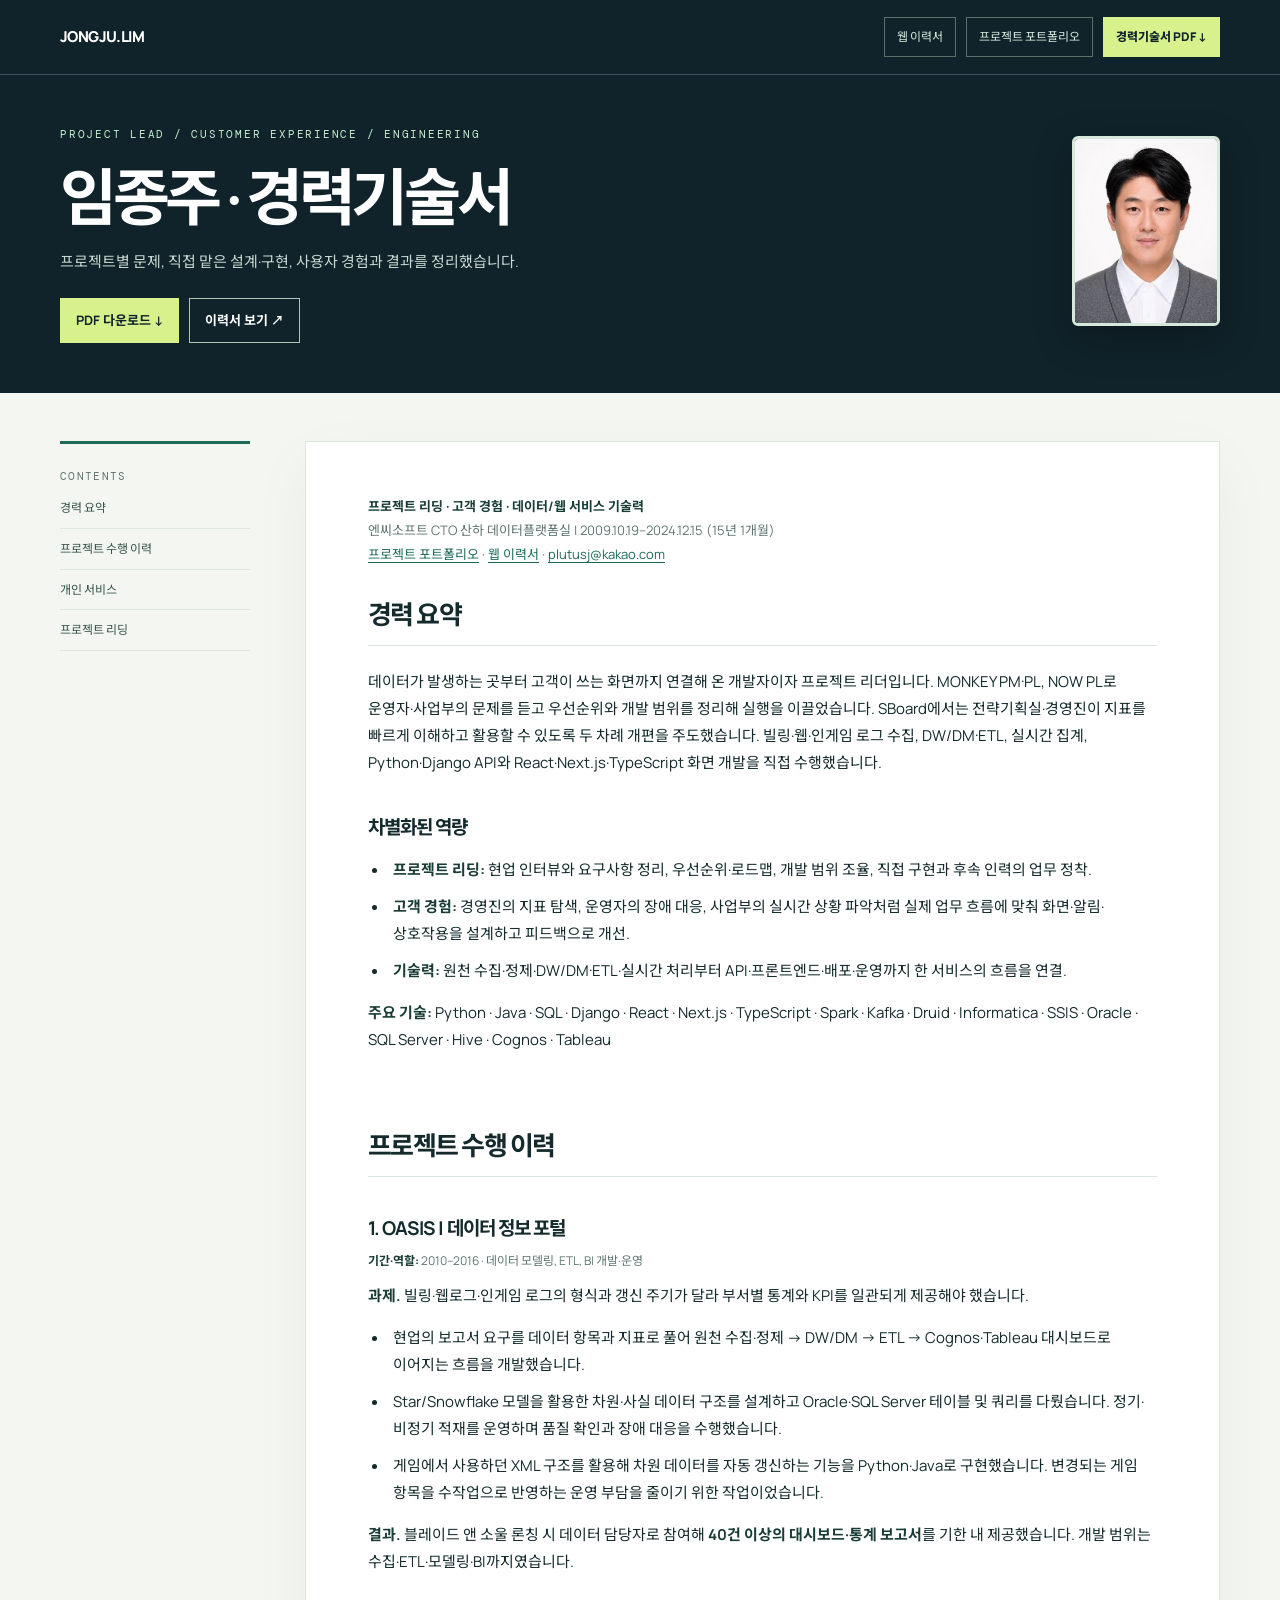
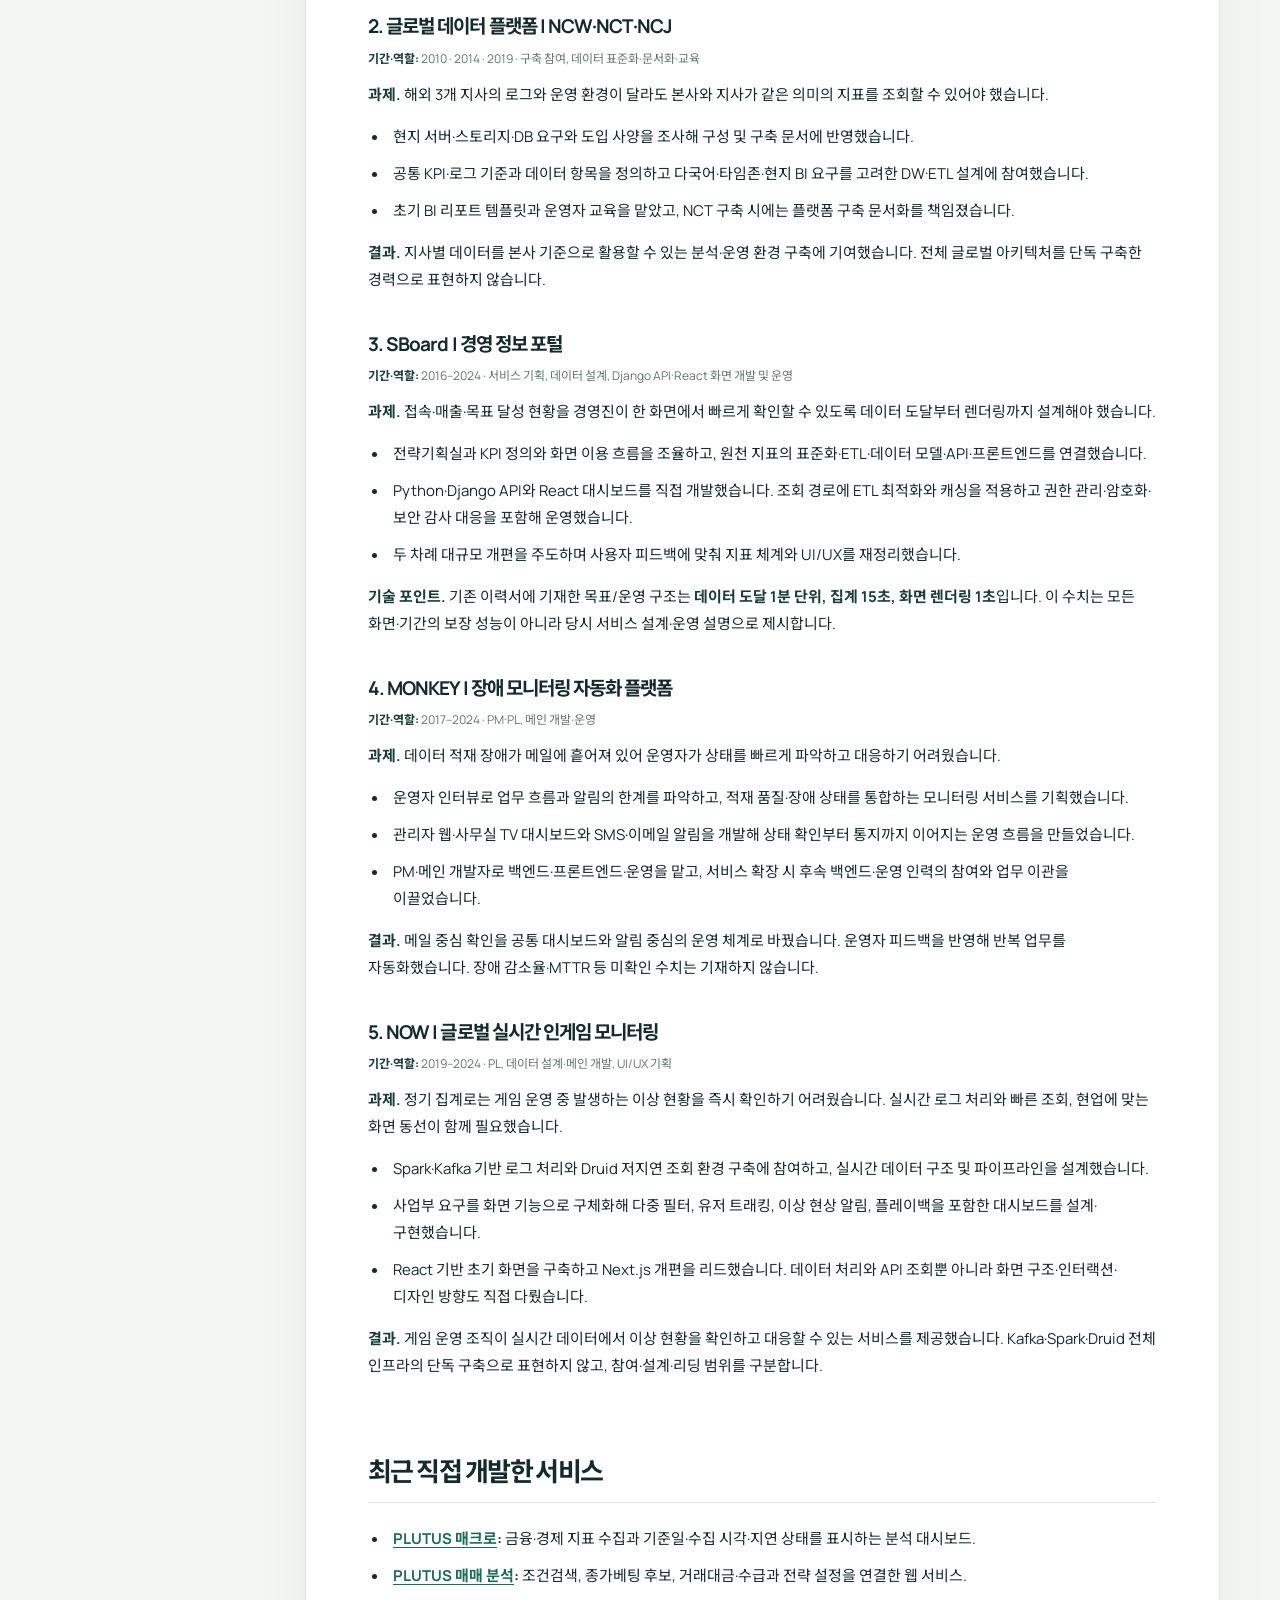
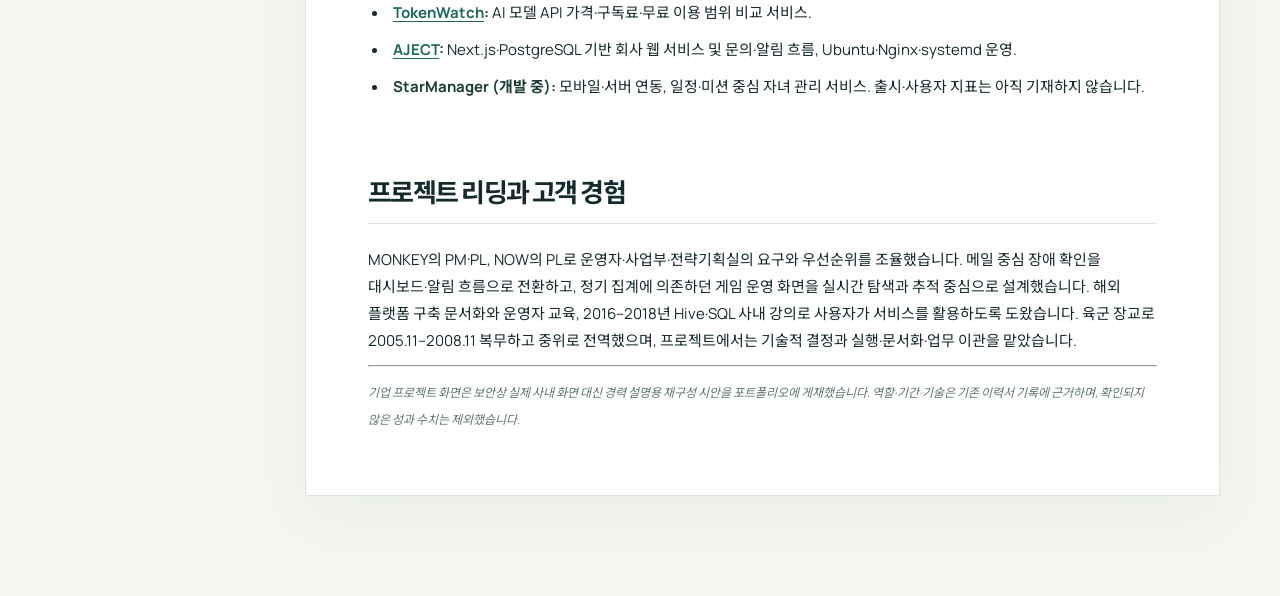
==== career_history.html @ 2969c22c "Publish detailed career history and connect from resume" ====
<!doctype html><html lang="ko"><head><meta charset="utf-8"><meta name="viewport" content="width=device-width,initial-scale=1"><meta name="description" content="임종주 경력기술서: 프로젝트 리딩, 고객 경험, 데이터 플랫폼과 웹 서비스 기술력"><title>임종주 | 경력기술서</title><link rel="preconnect" href="https://fonts.googleapis.com"><link rel="preconnect" href="https://fonts.gstatic.com" crossorigin><link href="https://fonts.googleapis.com/css2?family=DM+Mono:wght@400;500&family=Manrope:wght@500;600;700;800&family=Noto+Sans+KR:wght@400;500;600;700;800&display=swap" rel="stylesheet"><style>
:root{--ink:#142a2c;--muted:#607671;--line:#dce6de;--paper:#f4f6f1;--accent:#1c6a57;--dark:#10232a;--mint:#c5efd0}
*{box-sizing:border-box}html{scroll-behavior:smooth}body{margin:0;background:var(--paper);color:var(--ink);font:15px/1.8 'Manrope','Noto Sans KR',sans-serif;word-break:keep-all}
a{color:var(--accent);text-underline-offset:3px}a:focus-visible{outline:3px solid #e4a53a;outline-offset:3px}
.topbar{background:var(--dark);color:#fff}.topbar-inner{max-width:1220px;margin:auto;padding:17px 30px;display:flex;align-items:center;justify-content:space-between;gap:20px}
.brand{font-weight:800;letter-spacing:-.04em;color:#fff;text-decoration:none}.topbar nav{display:flex;align-items:center;flex-wrap:wrap;gap:10px}
.topbar nav a{color:#d7e9dd;text-decoration:none;font-size:12px;border:1px solid #597168;padding:8px 12px}.topbar nav a:last-child{background:#d7f18d;color:var(--dark);border-color:#d7f18d;font-weight:800}
.hero{background:var(--dark);color:white;border-top:1px solid #395158}.hero-inner{max-width:1220px;margin:auto;padding:44px 30px 50px;display:flex;align-items:center;justify-content:space-between;gap:40px}
.eyebrow{color:var(--mint);font:11px/1.5 'DM Mono',monospace;letter-spacing:.16em}.hero h1{font-size:clamp(38px,5vw,62px);letter-spacing:-.07em;line-height:1.2;margin:14px 0}.hero p{max-width:760px;color:#c9d8d0;margin:0}
.hero-photo{width:148px;height:190px;object-fit:cover;object-position:center top;border-radius:6px;border:3px solid #d5e8da;box-shadow:0 12px 38px #0004;flex:none}.hero-actions{display:flex;flex-wrap:wrap;gap:10px;margin-top:23px}.hero-actions a{display:inline-block;padding:10px 15px;border:1px solid #adc6b7;color:white;text-decoration:none;font-size:13px;font-weight:700}.hero-actions a:first-child{background:#d7f18d;border-color:#d7f18d;color:var(--dark)}.hero-actions a:hover{transform:translateY(-2px)}
.layout{max-width:1220px;margin:auto;padding:48px 30px 100px;display:grid;grid-template-columns:210px minmax(0,1fr);gap:55px}
.sidebar{position:sticky;top:25px;height:max-content;border-top:3px solid var(--accent);padding-top:17px}
.sidebar strong{font:11px 'DM Mono',monospace;letter-spacing:.12em;color:var(--muted)}.sidebar a{display:block;color:#37544b;text-decoration:none;font-size:12px;padding:9px 0;border-bottom:1px solid var(--line)}.sidebar a:hover{color:var(--accent)}
.resume{min-width:0;background:#fff;border:1px solid var(--line);padding:52px 62px;box-shadow:0 20px 60px #153c2b0b}.resume>h1.document-title{display:none}
.resume>p:first-of-type{font-size:16px;line-height:1.85;color:#2a4542;border-left:4px solid #8ed9a7;padding:3px 0 3px 20px;margin:0 0 40px}
.resume h2{font-size:26px;letter-spacing:-.06em;line-height:1.35;margin:65px 0 22px;padding-top:10px;border-bottom:1px solid var(--line);padding-bottom:13px;scroll-margin-top:24px}
.resume h2:first-of-type{margin-top:0}.resume h3{font-size:20px;letter-spacing:-.05em;line-height:1.45;margin:38px 0 12px;scroll-margin-top:24px}.resume h3+p{color:var(--muted);font-size:12px;margin-top:-5px}
.resume p{margin:12px 0}.resume li{padding-left:4px;margin:8px 0}.resume ul{padding-left:21px}.resume strong{color:#193d36}
.resume img{width:100%;max-width:850px;height:auto;border:1px solid var(--line);border-radius:5px;margin-top:10px;display:block}
.resume em{font-size:12px;color:var(--muted)}.resume table{width:100%;border-collapse:collapse;font-size:13px}.resume th,.resume td{border-bottom:1px solid var(--line);padding:10px;text-align:left}
.resume blockquote{border-left:3px solid var(--mint);margin:20px 0;padding-left:18px;color:var(--muted)}.endnote{max-width:1220px;margin:-65px auto 50px;padding:0 30px;color:var(--muted);font-size:12px}
@media(max-width:850px){.layout{display:block;padding:25px 15px 75px}.sidebar{position:static;display:flex;gap:10px;overflow-x:auto;white-space:nowrap;border:0;margin-bottom:15px;padding:0}.sidebar strong{display:none}.sidebar a{border:1px solid var(--line);padding:7px 11px}.resume{padding:30px 24px}.hero-inner{padding:40px 22px 46px}.topbar-inner{padding:13px 18px}.resume h2{font-size:23px}.resume h3{font-size:18px}.endnote{margin:-50px auto 35px}}
@media(max-width:530px){.hero-inner{align-items:flex-start;gap:15px}.hero-photo{width:82px;height:106px;border-width:2px}.hero h1{font-size:30px}.eyebrow{font-size:9px;letter-spacing:.08em}.hero-actions a{font-size:12px;padding:8px 10px}.topbar nav a{font-size:11px;padding:6px 8px}.topbar nav a:nth-child(2){display:none}}
@media print{.topbar,.sidebar,.hero,.endnote{display:none}.layout{display:block;padding:0}.resume{border:0;box-shadow:none;padding:0}.resume>h1.document-title{display:block}.resume h2{break-after:avoid}.resume h3{break-after:avoid}.resume img{max-height:260px;object-fit:contain;object-position:left}}

.layout{grid-template-columns:190px minmax(0,1fr)}.resume>h1.document-title{display:none}.resume>p:first-of-type{font-size:13px;border-left:0;padding:0;color:var(--muted);margin-bottom:20px}.resume h3{font-size:19px}.resume p{margin:11px 0}.resume li{margin:10px 0} @media(max-width:850px){.layout{display:block}}</style></head><body><header class="topbar"><div class="topbar-inner"><a class="brand" href="/">JONGJU.LIM</a><nav aria-label="자료 링크"><a href="resume.html">웹 이력서</a><a href="/#work">프로젝트 포트폴리오</a><a href="career_history.pdf" download>경력기술서 PDF ↓</a></nav></div></header><div class="hero"><div class="hero-inner"><div class="hero-copy"><span class="eyebrow">PROJECT LEAD / CUSTOMER EXPERIENCE / ENGINEERING</span><h1>임종주 · 경력기술서</h1><p>프로젝트별 문제, 직접 맡은 설계·구현, 사용자 경험과 결과를 정리했습니다.</p><div class="hero-actions"><a href="career_history.pdf" download>PDF 다운로드 ↓</a><a href="resume.html">이력서 보기 ↗</a></div></div><img class="hero-photo" src="assets/jongju-lim-portrait.jpg" alt="임종주 프로필 사진" width="229" height="294"></div></div><div class="layout"><aside class="sidebar" aria-label="섹션 바로가기"><strong>CONTENTS</strong><a href="#경력-요약">경력 요약</a><a href="#프로젝트-수행-이력">프로젝트 수행 이력</a><a href="#최근-직접-개발한-서비스">개인 서비스</a><a href="#프로젝트-리딩과-고객-경험">프로젝트 리딩</a></aside><main class="resume"><h1 class="document-title" id="임종주--경력기술서">임종주 | 경력기술서</h1>
<p><strong>프로젝트 리딩 · 고객 경험 · 데이터/웹 서비스
기술력</strong><br />
엔씨소프트 CTO 산하 데이터플랫폼실 | 2009.10.19–2024.12.15 (15년
1개월)<br />
<a href="https://ifreeda7.github.io/#work">프로젝트 포트폴리오</a> · <a
href="https://ifreeda7.github.io/resume.html">웹 이력서</a> · <a
href="mailto:plutusj@kakao.com">plutusj@kakao.com</a></p>
<h2 id="경력-요약">경력 요약</h2>
<p>데이터가 발생하는 곳부터 고객이 쓰는 화면까지 연결해 온 개발자이자
프로젝트 리더입니다. MONKEY PM·PL, NOW PL로 운영자·사업부의 문제를 듣고
우선순위와 개발 범위를 정리해 실행을 이끌었습니다. SBoard에서는
전략기획실·경영진이 지표를 빠르게 이해하고 활용할 수 있도록 두 차례
개편을 주도했습니다. 빌링·웹·인게임 로그 수집, DW/DM·ETL, 실시간 집계,
Python·Django API와 React·Next.js·TypeScript 화면 개발을 직접
수행했습니다.</p>
<h3 id="차별화된-역량">차별화된 역량</h3>
<ul>
<li><strong>프로젝트 리딩:</strong> 현업 인터뷰와 요구사항 정리,
우선순위·로드맵, 개발 범위 조율, 직접 구현과 후속 인력의 업무 정착.</li>
<li><strong>고객 경험:</strong> 경영진의 지표 탐색, 운영자의 장애 대응,
사업부의 실시간 상황 파악처럼 실제 업무 흐름에 맞춰 화면·알림·상호작용을
설계하고 피드백으로 개선.</li>
<li><strong>기술력:</strong> 원천 수집·정제·DW/DM·ETL·실시간 처리부터
API·프론트엔드·배포·운영까지 한 서비스의 흐름을 연결.</li>
</ul>
<p><strong>주요 기술:</strong> Python · Java · SQL · Django · React ·
Next.js · TypeScript · Spark · Kafka · Druid · Informatica · SSIS ·
Oracle · SQL Server · Hive · Cognos · Tableau</p>
<h2 id="프로젝트-수행-이력">프로젝트 수행 이력</h2>
<h3 id="1-oasis--데이터-정보-포털">1. OASIS | 데이터 정보 포털</h3>
<p><strong>기간·역할:</strong> 2010–2016 · 데이터 모델링, ETL, BI
개발·운영</p>
<p><strong>과제.</strong> 빌링·웹로그·인게임 로그의 형식과 갱신 주기가
달라 부서별 통계와 KPI를 일관되게 제공해야 했습니다.</p>
<ul>
<li>현업의 보고서 요구를 데이터 항목과 지표로 풀어 원천 수집·정제 →
DW/DM → ETL → Cognos·Tableau 대시보드로 이어지는 흐름을
개발했습니다.</li>
<li>Star/Snowflake 모델을 활용한 차원·사실 데이터 구조를 설계하고
Oracle·SQL Server 테이블 및 쿼리를 다뤘습니다. 정기·비정기 적재를
운영하며 품질 확인과 장애 대응을 수행했습니다.</li>
<li>게임에서 사용하던 XML 구조를 활용해 차원 데이터를 자동 갱신하는
기능을 Python·Java로 구현했습니다. 변경되는 게임 항목을 수작업으로
반영하는 운영 부담을 줄이기 위한 작업이었습니다.</li>
</ul>
<p><strong>결과.</strong> 블레이드 앤 소울 론칭 시 데이터 담당자로
참여해 <strong>40건 이상의 대시보드·통계 보고서</strong>를 기한 내
제공했습니다. 개발 범위는 수집·ETL·모델링·BI까지였습니다.</p>
<h3 id="2-글로벌-데이터-플랫폼--ncwnctncj">2. 글로벌 데이터 플랫폼 |
NCW·NCT·NCJ</h3>
<p><strong>기간·역할:</strong> 2010 · 2014 · 2019 · 구축 참여, 데이터
표준화·문서화·교육</p>
<p><strong>과제.</strong> 해외 3개 지사의 로그와 운영 환경이 달라도
본사와 지사가 같은 의미의 지표를 조회할 수 있어야 했습니다.</p>
<ul>
<li>현지 서버·스토리지·DB 요구와 도입 사양을 조사해 구성 및 구축 문서에
반영했습니다.</li>
<li>공통 KPI·로그 기준과 데이터 항목을 정의하고 다국어·타임존·현지 BI
요구를 고려한 DW·ETL 설계에 참여했습니다.</li>
<li>초기 BI 리포트 템플릿과 운영자 교육을 맡았고, NCT 구축 시에는 플랫폼
구축 문서화를 책임졌습니다.</li>
</ul>
<p><strong>결과.</strong> 지사별 데이터를 본사 기준으로 활용할 수 있는
분석·운영 환경 구축에 기여했습니다. 전체 글로벌 아키텍처를 단독 구축한
경력으로 표현하지 않습니다.</p>
<h3 id="3-sboard--경영-정보-포털">3. SBoard | 경영 정보 포털</h3>
<p><strong>기간·역할:</strong> 2016–2024 · 서비스 기획, 데이터 설계,
Django API·React 화면 개발 및 운영</p>
<p><strong>과제.</strong> 접속·매출·목표 달성 현황을 경영진이 한
화면에서 빠르게 확인할 수 있도록 데이터 도달부터 렌더링까지 설계해야
했습니다.</p>
<ul>
<li>전략기획실과 KPI 정의와 화면 이용 흐름을 조율하고, 원천 지표의
표준화·ETL·데이터 모델·API·프론트엔드를 연결했습니다.</li>
<li>Python·Django API와 React 대시보드를 직접 개발했습니다. 조회 경로에
ETL 최적화와 캐싱을 적용하고 권한 관리·암호화·보안 감사 대응을 포함해
운영했습니다.</li>
<li>두 차례 대규모 개편을 주도하며 사용자 피드백에 맞춰 지표 체계와
UI/UX를 재정리했습니다.</li>
</ul>
<p><strong>기술 포인트.</strong> 기존 이력서에 기재한 목표/운영 구조는
<strong>데이터 도달 1분 단위, 집계 15초, 화면 렌더링 1초</strong>입니다.
이 수치는 모든 화면·기간의 보장 성능이 아니라 당시 서비스 설계·운영
설명으로 제시합니다.</p>
<h3 id="4-monkey--장애-모니터링-자동화-플랫폼">4. MONKEY | 장애 모니터링
자동화 플랫폼</h3>
<p><strong>기간·역할:</strong> 2017–2024 · PM·PL, 메인 개발·운영</p>
<p><strong>과제.</strong> 데이터 적재 장애가 메일에 흩어져 있어 운영자가
상태를 빠르게 파악하고 대응하기 어려웠습니다.</p>
<ul>
<li>운영자 인터뷰로 업무 흐름과 알림의 한계를 파악하고, 적재 품질·장애
상태를 통합하는 모니터링 서비스를 기획했습니다.</li>
<li>관리자 웹·사무실 TV 대시보드와 SMS·이메일 알림을 개발해 상태
확인부터 통지까지 이어지는 운영 흐름을 만들었습니다.</li>
<li>PM·메인 개발자로 백엔드·프론트엔드·운영을 맡고, 서비스 확장 시 후속
백엔드·운영 인력의 참여와 업무 이관을 이끌었습니다.</li>
</ul>
<p><strong>결과.</strong> 메일 중심 확인을 공통 대시보드와 알림 중심의
운영 체계로 바꿨습니다. 운영자 피드백을 반영해 반복 업무를
자동화했습니다. 장애 감소율·MTTR 등 미확인 수치는 기재하지 않습니다.</p>
<h3 id="5-now--글로벌-실시간-인게임-모니터링">5. NOW | 글로벌 실시간
인게임 모니터링</h3>
<p><strong>기간·역할:</strong> 2019–2024 · PL, 데이터 설계·메인 개발,
UI/UX 기획</p>
<p><strong>과제.</strong> 정기 집계로는 게임 운영 중 발생하는 이상
현황을 즉시 확인하기 어려웠습니다. 실시간 로그 처리와 빠른 조회, 현업에
맞는 화면 동선이 함께 필요했습니다.</p>
<ul>
<li>Spark·Kafka 기반 로그 처리와 Druid 저지연 조회 환경 구축에 참여하고,
실시간 데이터 구조 및 파이프라인을 설계했습니다.</li>
<li>사업부 요구를 화면 기능으로 구체화해 다중 필터, 유저 트래킹, 이상
현상 알림, 플레이백을 포함한 대시보드를 설계·구현했습니다.</li>
<li>React 기반 초기 화면을 구축하고 Next.js 개편을 리드했습니다. 데이터
처리와 API 조회뿐 아니라 화면 구조·인터랙션·디자인 방향도 직접
다뤘습니다.</li>
</ul>
<p><strong>결과.</strong> 게임 운영 조직이 실시간 데이터에서 이상 현황을
확인하고 대응할 수 있는 서비스를 제공했습니다. Kafka·Spark·Druid 전체
인프라의 단독 구축으로 표현하지 않고, 참여·설계·리딩 범위를
구분합니다.</p>
<h2 id="최근-직접-개발한-서비스">최근 직접 개발한 서비스</h2>
<ul>
<li><strong><a href="https://macro.plutus.ai.kr/">PLUTUS
매크로</a>:</strong> 금융·경제 지표 수집과 기준일·수집 시각·지연 상태를
표시하는 분석 대시보드.</li>
<li><strong><a href="https://trade.plutus.ai.kr/">PLUTUS 매매
분석</a>:</strong> 조건검색, 종가베팅 후보, 거래대금·수급과 전략 설정을
연결한 웹 서비스.</li>
<li><strong><a
href="https://tokenwatch.aject.co.kr/">TokenWatch</a>:</strong> AI 모델
API 가격·구독료·무료 이용 범위 비교 서비스.</li>
<li><strong><a href="https://aject.co.kr/">AJECT</a>:</strong>
Next.js·PostgreSQL 기반 회사 웹 서비스 및 문의·알림 흐름,
Ubuntu·Nginx·systemd 운영.</li>
<li><strong>StarManager (개발 중):</strong> 모바일·서버 연동, 일정·미션
중심 자녀 관리 서비스. 출시·사용자 지표는 아직 기재하지 않습니다.</li>
</ul>
<h2 id="프로젝트-리딩과-고객-경험">프로젝트 리딩과 고객 경험</h2>
<p>MONKEY의 PM·PL, NOW의 PL로 운영자·사업부·전략기획실의 요구와
우선순위를 조율했습니다. 메일 중심 장애 확인을 대시보드·알림 흐름으로
전환하고, 정기 집계에 의존하던 게임 운영 화면을 실시간 탐색과 추적
중심으로 설계했습니다. 해외 플랫폼 구축 문서화와 운영자 교육,
2016–2018년 Hive·SQL 사내 강의로 사용자가 서비스를 활용하도록
도왔습니다. 육군 장교로 2005.11–2008.11 복무하고 중위로 전역했으며,
프로젝트에서는 기술적 결정과 실행·문서화·업무 이관을 맡았습니다.</p>
<hr />
<p><em>기업 프로젝트 화면은 보안상 실제 사내 화면 대신 경력 설명용
재구성 시안을 포트폴리오에 게재했습니다. 역할·기간·기술은 기존 이력서
기록에 근거하며, 확인되지 않은 성과 수치는 제외했습니다.</em></p>
</main></div></body></html>
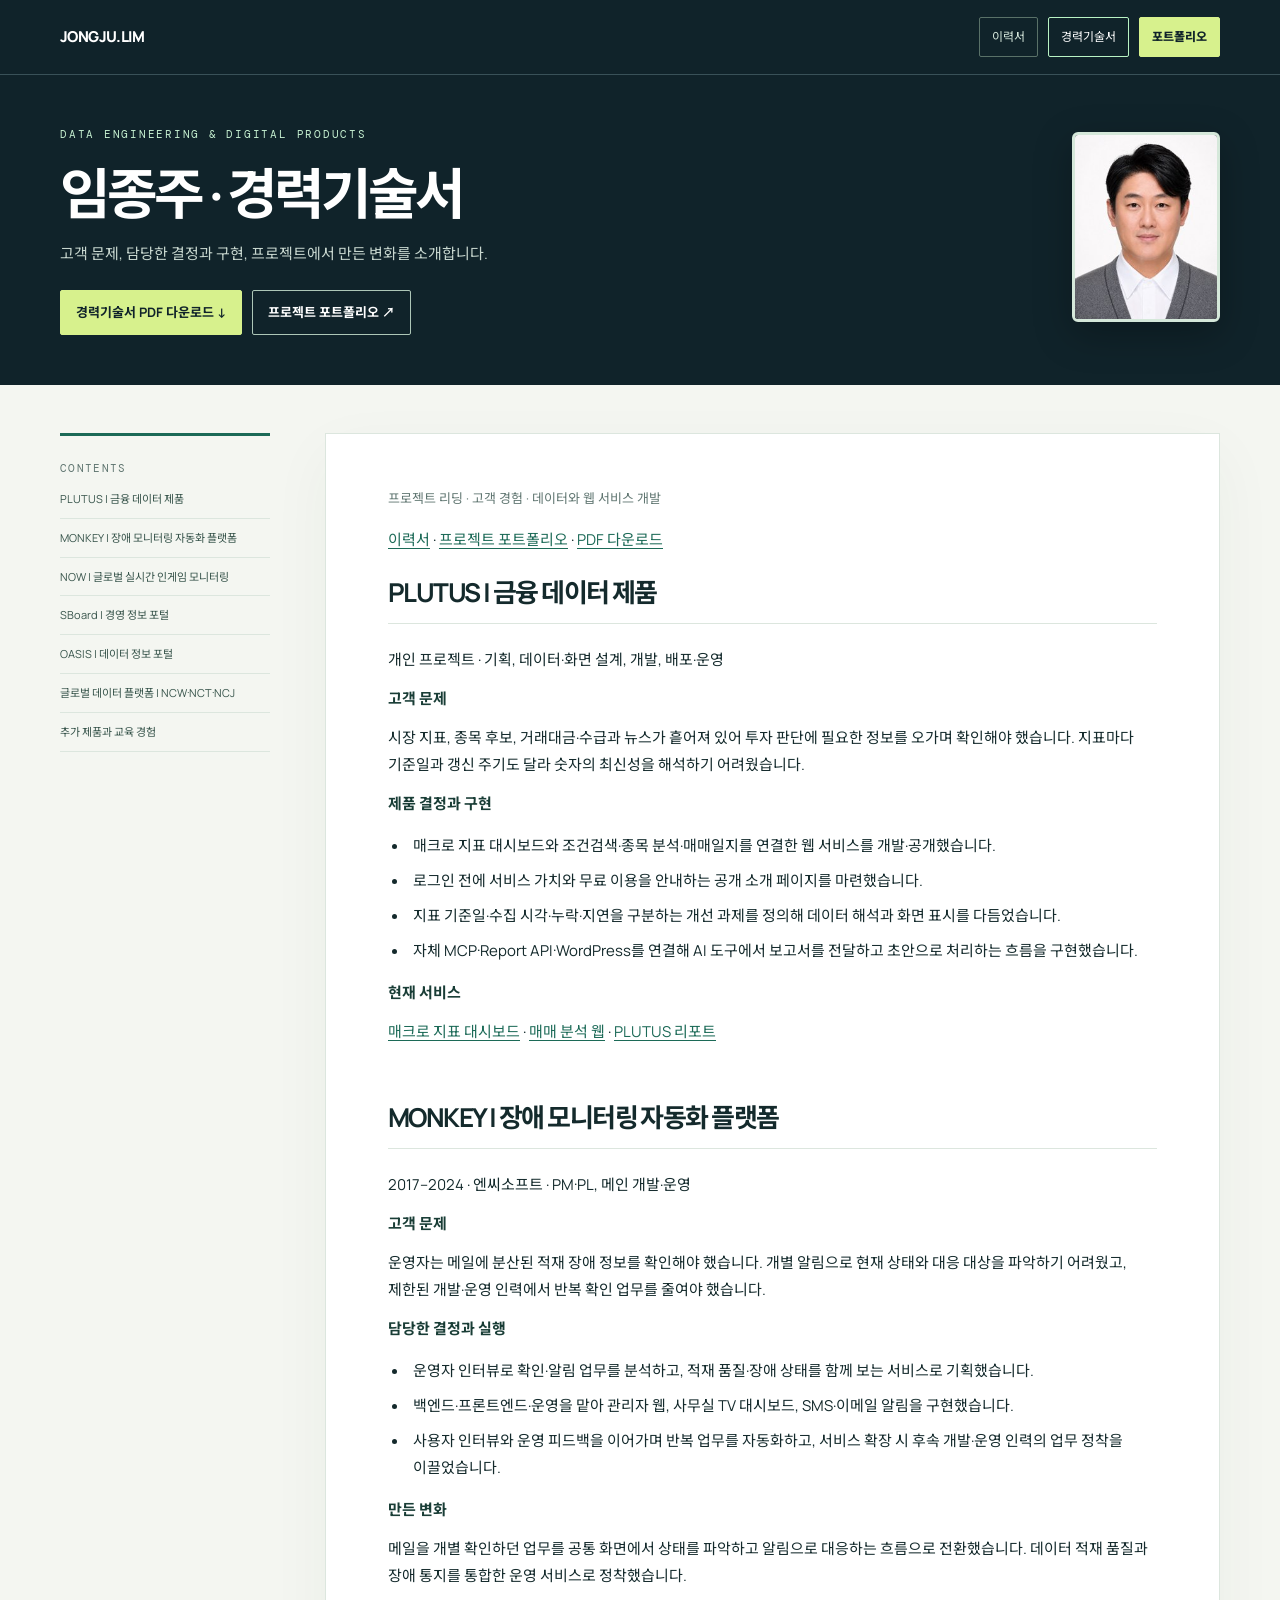
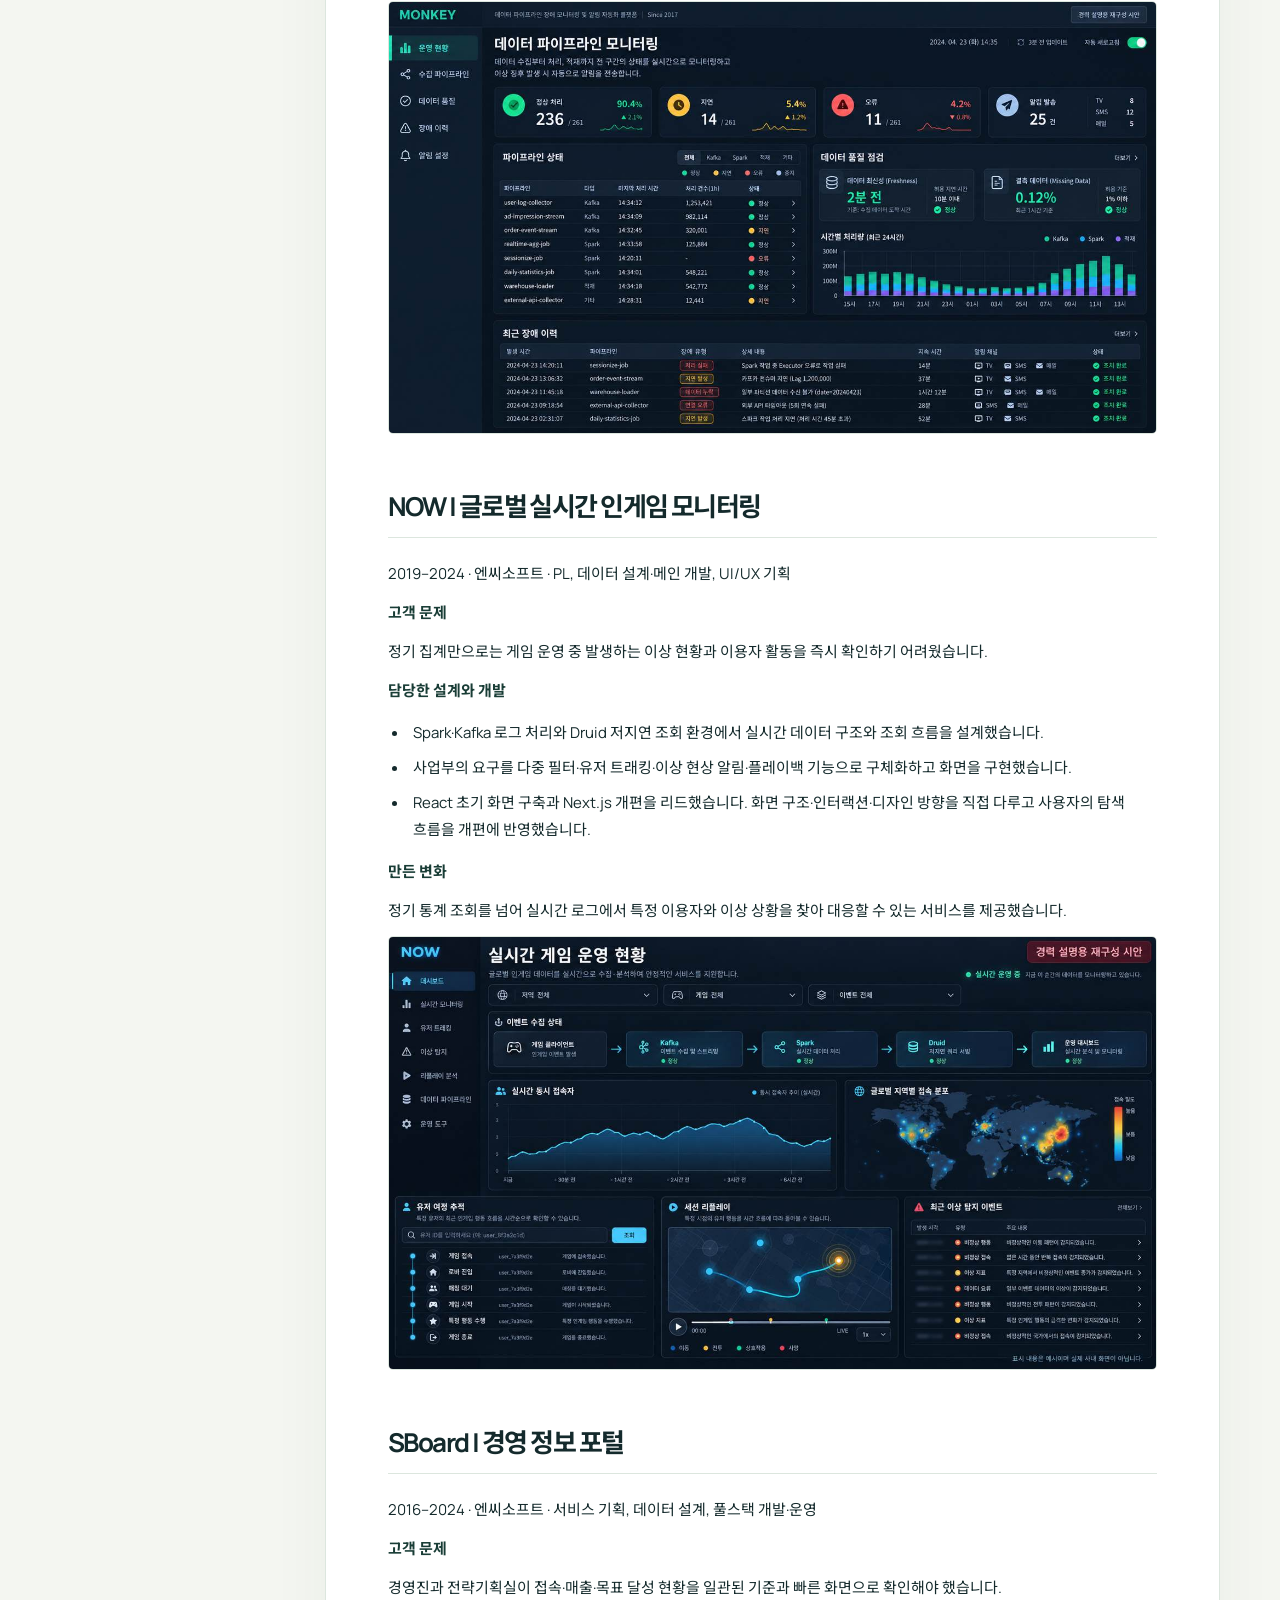
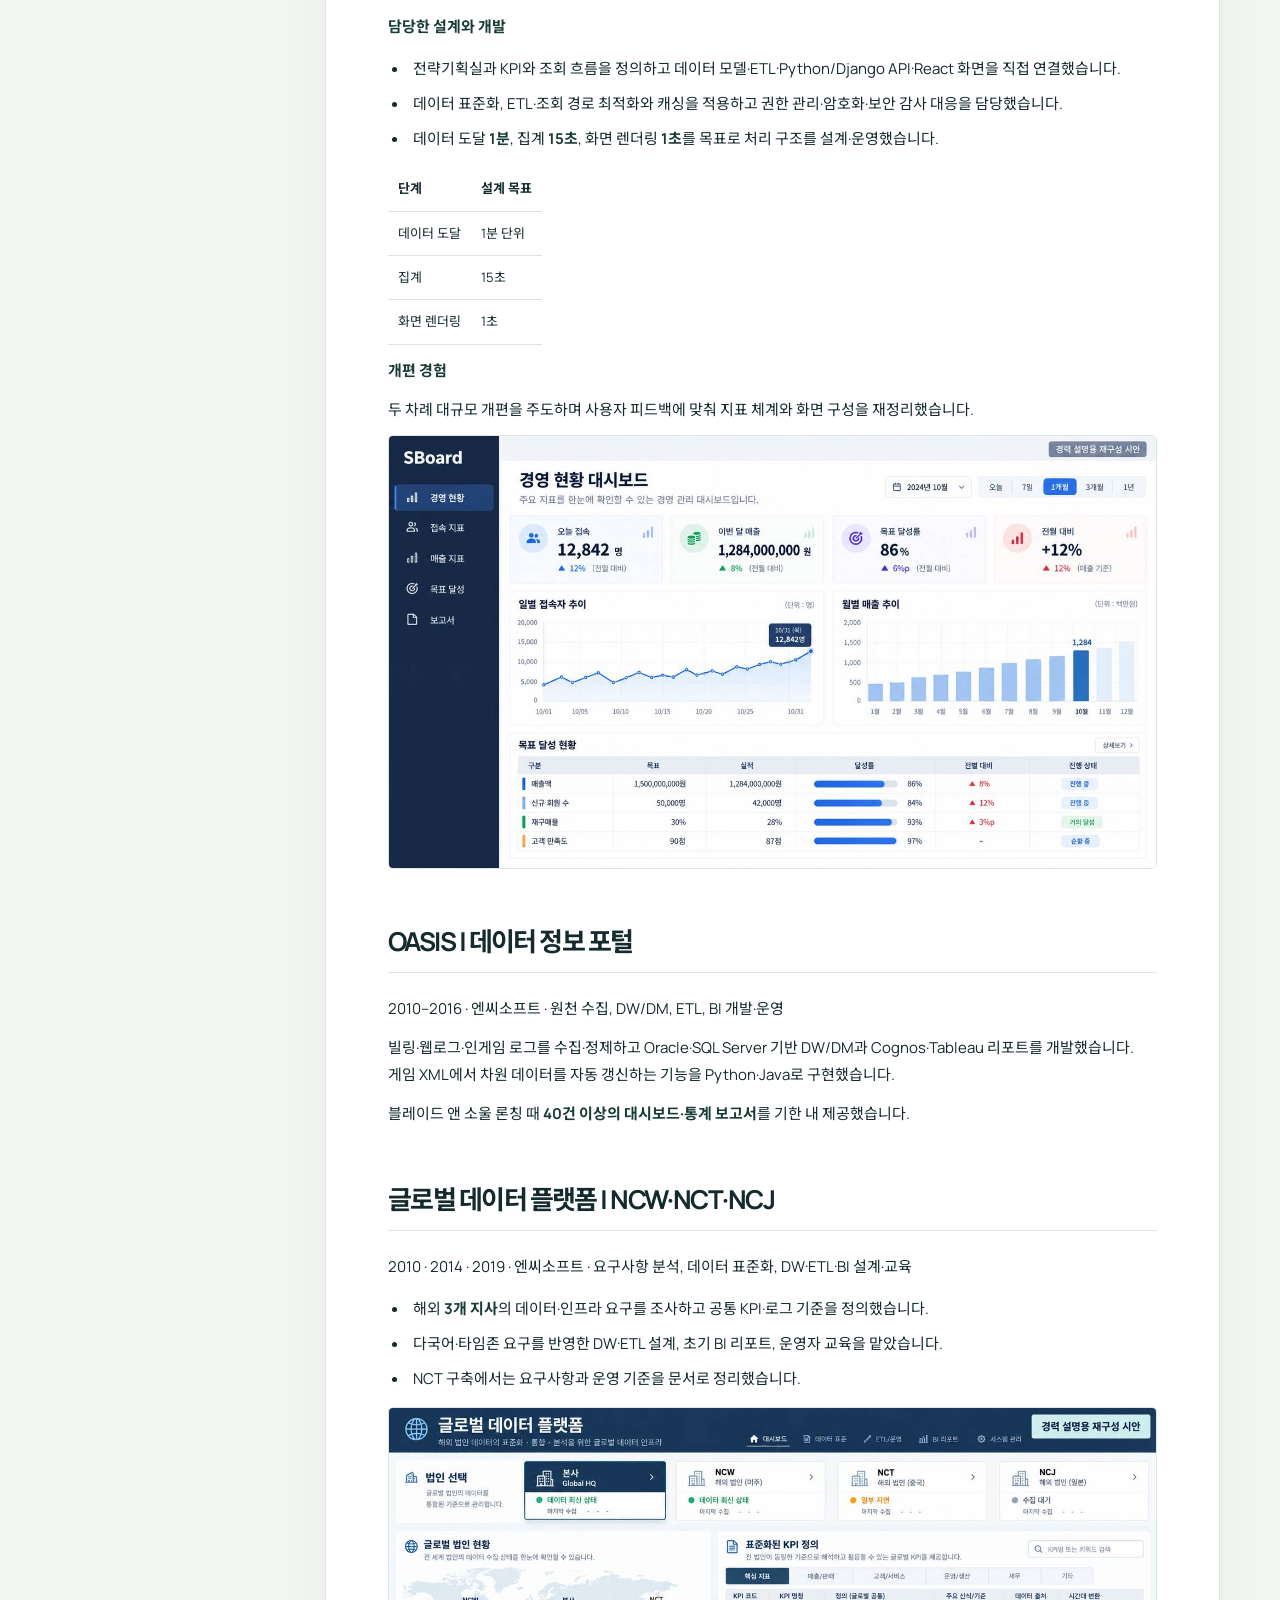
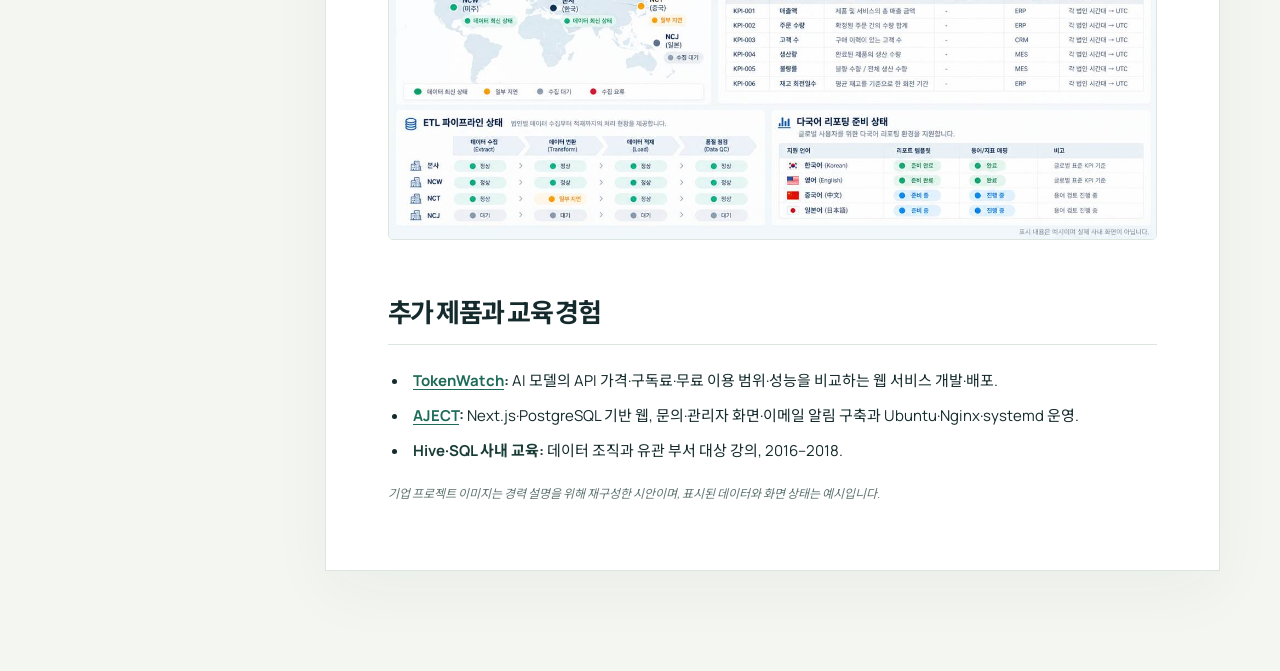
==== commit c919ec4e: "Clean public resume notes while preserving Data Engineering identity" ====
--- a/career_history.html
+++ b/career_history.html
@@ -1,176 +1,147 @@
-<!doctype html><html lang="ko"><head><meta charset="utf-8"><meta name="viewport" content="width=device-width,initial-scale=1"><meta name="description" content="임종주 경력기술서: 프로젝트 리딩, 고객 경험, 데이터 플랫폼과 웹 서비스 기술력"><title>임종주 | 경력기술서</title><link rel="preconnect" href="https://fonts.googleapis.com"><link rel="preconnect" href="https://fonts.gstatic.com" crossorigin><link href="https://fonts.googleapis.com/css2?family=DM+Mono:wght@400;500&family=Manrope:wght@500;600;700;800&family=Noto+Sans+KR:wght@400;500;600;700;800&display=swap" rel="stylesheet"><style>
-:root{--ink:#142a2c;--muted:#607671;--line:#dce6de;--paper:#f4f6f1;--accent:#1c6a57;--dark:#10232a;--mint:#c5efd0}
-*{box-sizing:border-box}html{scroll-behavior:smooth}body{margin:0;background:var(--paper);color:var(--ink);font:15px/1.8 'Manrope','Noto Sans KR',sans-serif;word-break:keep-all}
-a{color:var(--accent);text-underline-offset:3px}a:focus-visible{outline:3px solid #e4a53a;outline-offset:3px}
-.topbar{background:var(--dark);color:#fff}.topbar-inner{max-width:1220px;margin:auto;padding:17px 30px;display:flex;align-items:center;justify-content:space-between;gap:20px}
-.brand{font-weight:800;letter-spacing:-.04em;color:#fff;text-decoration:none}.topbar nav{display:flex;align-items:center;flex-wrap:wrap;gap:10px}
-.topbar nav a{color:#d7e9dd;text-decoration:none;font-size:12px;border:1px solid #597168;padding:8px 12px}.topbar nav a:last-child{background:#d7f18d;color:var(--dark);border-color:#d7f18d;font-weight:800}
-.hero{background:var(--dark);color:white;border-top:1px solid #395158}.hero-inner{max-width:1220px;margin:auto;padding:44px 30px 50px;display:flex;align-items:center;justify-content:space-between;gap:40px}
-.eyebrow{color:var(--mint);font:11px/1.5 'DM Mono',monospace;letter-spacing:.16em}.hero h1{font-size:clamp(38px,5vw,62px);letter-spacing:-.07em;line-height:1.2;margin:14px 0}.hero p{max-width:760px;color:#c9d8d0;margin:0}
-.hero-photo{width:148px;height:190px;object-fit:cover;object-position:center top;border-radius:6px;border:3px solid #d5e8da;box-shadow:0 12px 38px #0004;flex:none}.hero-actions{display:flex;flex-wrap:wrap;gap:10px;margin-top:23px}.hero-actions a{display:inline-block;padding:10px 15px;border:1px solid #adc6b7;color:white;text-decoration:none;font-size:13px;font-weight:700}.hero-actions a:first-child{background:#d7f18d;border-color:#d7f18d;color:var(--dark)}.hero-actions a:hover{transform:translateY(-2px)}
-.layout{max-width:1220px;margin:auto;padding:48px 30px 100px;display:grid;grid-template-columns:210px minmax(0,1fr);gap:55px}
-.sidebar{position:sticky;top:25px;height:max-content;border-top:3px solid var(--accent);padding-top:17px}
-.sidebar strong{font:11px 'DM Mono',monospace;letter-spacing:.12em;color:var(--muted)}.sidebar a{display:block;color:#37544b;text-decoration:none;font-size:12px;padding:9px 0;border-bottom:1px solid var(--line)}.sidebar a:hover{color:var(--accent)}
-.resume{min-width:0;background:#fff;border:1px solid var(--line);padding:52px 62px;box-shadow:0 20px 60px #153c2b0b}.resume>h1.document-title{display:none}
-.resume>p:first-of-type{font-size:16px;line-height:1.85;color:#2a4542;border-left:4px solid #8ed9a7;padding:3px 0 3px 20px;margin:0 0 40px}
-.resume h2{font-size:26px;letter-spacing:-.06em;line-height:1.35;margin:65px 0 22px;padding-top:10px;border-bottom:1px solid var(--line);padding-bottom:13px;scroll-margin-top:24px}
-.resume h2:first-of-type{margin-top:0}.resume h3{font-size:20px;letter-spacing:-.05em;line-height:1.45;margin:38px 0 12px;scroll-margin-top:24px}.resume h3+p{color:var(--muted);font-size:12px;margin-top:-5px}
-.resume p{margin:12px 0}.resume li{padding-left:4px;margin:8px 0}.resume ul{padding-left:21px}.resume strong{color:#193d36}
-.resume img{width:100%;max-width:850px;height:auto;border:1px solid var(--line);border-radius:5px;margin-top:10px;display:block}
-.resume em{font-size:12px;color:var(--muted)}.resume table{width:100%;border-collapse:collapse;font-size:13px}.resume th,.resume td{border-bottom:1px solid var(--line);padding:10px;text-align:left}
-.resume blockquote{border-left:3px solid var(--mint);margin:20px 0;padding-left:18px;color:var(--muted)}.endnote{max-width:1220px;margin:-65px auto 50px;padding:0 30px;color:var(--muted);font-size:12px}
-@media(max-width:850px){.layout{display:block;padding:25px 15px 75px}.sidebar{position:static;display:flex;gap:10px;overflow-x:auto;white-space:nowrap;border:0;margin-bottom:15px;padding:0}.sidebar strong{display:none}.sidebar a{border:1px solid var(--line);padding:7px 11px}.resume{padding:30px 24px}.hero-inner{padding:40px 22px 46px}.topbar-inner{padding:13px 18px}.resume h2{font-size:23px}.resume h3{font-size:18px}.endnote{margin:-50px auto 35px}}
-@media(max-width:530px){.hero-inner{align-items:flex-start;gap:15px}.hero-photo{width:82px;height:106px;border-width:2px}.hero h1{font-size:30px}.eyebrow{font-size:9px;letter-spacing:.08em}.hero-actions a{font-size:12px;padding:8px 10px}.topbar nav a{font-size:11px;padding:6px 8px}.topbar nav a:nth-child(2){display:none}}
-@media print{.topbar,.sidebar,.hero,.endnote{display:none}.layout{display:block;padding:0}.resume{border:0;box-shadow:none;padding:0}.resume>h1.document-title{display:block}.resume h2{break-after:avoid}.resume h3{break-after:avoid}.resume img{max-height:260px;object-fit:contain;object-position:left}}
-
-.layout{grid-template-columns:190px minmax(0,1fr)}.resume>h1.document-title{display:none}.resume>p:first-of-type{font-size:13px;border-left:0;padding:0;color:var(--muted);margin-bottom:20px}.resume h3{font-size:19px}.resume p{margin:11px 0}.resume li{margin:10px 0} @media(max-width:850px){.layout{display:block}}</style></head><body><header class="topbar"><div class="topbar-inner"><a class="brand" href="/">JONGJU.LIM</a><nav aria-label="자료 링크"><a href="resume.html">웹 이력서</a><a href="/#work">프로젝트 포트폴리오</a><a href="career_history.pdf" download>경력기술서 PDF ↓</a></nav></div></header><div class="hero"><div class="hero-inner"><div class="hero-copy"><span class="eyebrow">PROJECT LEAD / CUSTOMER EXPERIENCE / ENGINEERING</span><h1>임종주 · 경력기술서</h1><p>프로젝트별 문제, 직접 맡은 설계·구현, 사용자 경험과 결과를 정리했습니다.</p><div class="hero-actions"><a href="career_history.pdf" download>PDF 다운로드 ↓</a><a href="resume.html">이력서 보기 ↗</a></div></div><img class="hero-photo" src="assets/jongju-lim-portrait.jpg" alt="임종주 프로필 사진" width="229" height="294"></div></div><div class="layout"><aside class="sidebar" aria-label="섹션 바로가기"><strong>CONTENTS</strong><a href="#경력-요약">경력 요약</a><a href="#프로젝트-수행-이력">프로젝트 수행 이력</a><a href="#최근-직접-개발한-서비스">개인 서비스</a><a href="#프로젝트-리딩과-고객-경험">프로젝트 리딩</a></aside><main class="resume"><h1 class="document-title" id="임종주--경력기술서">임종주 | 경력기술서</h1>
-<p><strong>프로젝트 리딩 · 고객 경험 · 데이터/웹 서비스
-기술력</strong><br />
-엔씨소프트 CTO 산하 데이터플랫폼실 | 2009.10.19–2024.12.15 (15년
-1개월)<br />
-<a href="https://ifreeda7.github.io/#work">프로젝트 포트폴리오</a> · <a
-href="https://ifreeda7.github.io/resume.html">웹 이력서</a> · <a
-href="mailto:plutusj@kakao.com">plutusj@kakao.com</a></p>
-<h2 id="경력-요약">경력 요약</h2>
-<p>데이터가 발생하는 곳부터 고객이 쓰는 화면까지 연결해 온 개발자이자
-프로젝트 리더입니다. MONKEY PM·PL, NOW PL로 운영자·사업부의 문제를 듣고
-우선순위와 개발 범위를 정리해 실행을 이끌었습니다. SBoard에서는
-전략기획실·경영진이 지표를 빠르게 이해하고 활용할 수 있도록 두 차례
-개편을 주도했습니다. 빌링·웹·인게임 로그 수집, DW/DM·ETL, 실시간 집계,
-Python·Django API와 React·Next.js·TypeScript 화면 개발을 직접
-수행했습니다.</p>
-<h3 id="차별화된-역량">차별화된 역량</h3>
+<!doctype html><html lang="ko"><head><meta charset="utf-8"><meta name="viewport" content="width=device-width,initial-scale=1"><meta name="description" content="임종주 경력기술서 · Data Engineering &amp; Digital Products"><title>임종주 | 경력기술서 · Data Engineering &amp; Digital Products</title><link rel="preconnect" href="https://fonts.googleapis.com"><link rel="preconnect" href="https://fonts.gstatic.com" crossorigin><link href="https://fonts.googleapis.com/css2?family=DM+Mono:wght@400;500&family=Manrope:wght@500;600;700;800&family=Noto+Sans+KR:wght@400;500;600;700;800&display=swap" rel="stylesheet"><link rel="stylesheet" href="assets/documents.css"></head><body class="career-document"><header class="topbar"><div class="topbar-inner"><a class="brand" href="/">JONGJU.LIM</a><nav aria-label="자료 메뉴"><a href="resume.html">이력서</a><a href="career_history.html" aria-current="page">경력기술서</a><a href="/#work">포트폴리오</a></nav></div></header><section class="hero"><div class="hero-inner"><div class="hero-copy"><span class="eyebrow">DATA ENGINEERING &amp; DIGITAL PRODUCTS</span><h1>임종주 · 경력기술서</h1><p>고객 문제, 담당한 결정과 구현, 프로젝트에서 만든 변화를 소개합니다.</p><div class="hero-actions"><a href="career_history.pdf" download>경력기술서 PDF 다운로드 ↓</a><a href="/#work">프로젝트 포트폴리오 ↗</a></div></div><img class="hero-photo" src="assets/jongju-lim-portrait.jpg" alt="임종주 프로필 사진" width="229" height="294"></div></section><div class="layout"><aside class="sidebar" aria-label="섹션 바로가기"><strong>CONTENTS</strong><a href="#plutus--금융-데이터-제품">PLUTUS | 금융 데이터 제품</a><a href="#monkey--장애-모니터링-자동화-플랫폼">MONKEY | 장애 모니터링
+자동화 플랫폼</a><a href="#now--글로벌-실시간-인게임-모니터링">NOW | 글로벌 실시간 인게임
+모니터링</a><a href="#sboard--경영-정보-포털">SBoard | 경영 정보 포털</a><a href="#oasis--데이터-정보-포털">OASIS | 데이터 정보 포털</a><a href="#글로벌-데이터-플랫폼--ncwnctncj">글로벌 데이터 플랫폼 |
+NCW·NCT·NCJ</a><a href="#추가-제품과-교육-경험">추가 제품과 교육 경험</a></aside><main class="resume" id="main"><h1 class="document-title" id="임종주--경력기술서">임종주 | 경력기술서</h1>
+<p>프로젝트 리딩 · 고객 경험 · 데이터와 웹 서비스 개발</p>
+<p><a href="https://ifreeda7.github.io/resume.html">이력서</a> · <a
+href="https://ifreeda7.github.io/#work">프로젝트 포트폴리오</a> · <a
+href="https://ifreeda7.github.io/career_history.pdf">PDF
+다운로드</a></p>
+<h2 id="plutus--금융-데이터-제품">PLUTUS | 금융 데이터 제품</h2>
+<p>개인 프로젝트 · 기획, 데이터·화면 설계, 개발, 배포·운영</p>
+<p><strong>고객 문제</strong></p>
+<p>시장 지표, 종목 후보, 거래대금·수급과 뉴스가 흩어져 있어 투자 판단에
+필요한 정보를 오가며 확인해야 했습니다. 지표마다 기준일과 갱신 주기도
+달라 숫자의 최신성을 해석하기 어려웠습니다.</p>
+<p><strong>제품 결정과 구현</strong></p>
 <ul>
-<li><strong>프로젝트 리딩:</strong> 현업 인터뷰와 요구사항 정리,
-우선순위·로드맵, 개발 범위 조율, 직접 구현과 후속 인력의 업무 정착.</li>
-<li><strong>고객 경험:</strong> 경영진의 지표 탐색, 운영자의 장애 대응,
-사업부의 실시간 상황 파악처럼 실제 업무 흐름에 맞춰 화면·알림·상호작용을
-설계하고 피드백으로 개선.</li>
-<li><strong>기술력:</strong> 원천 수집·정제·DW/DM·ETL·실시간 처리부터
-API·프론트엔드·배포·운영까지 한 서비스의 흐름을 연결.</li>
+<li>매크로 지표 대시보드와 조건검색·종목 분석·매매일지를 연결한 웹
+서비스를 개발·공개했습니다.</li>
+<li>로그인 전에 서비스 가치와 무료 이용을 안내하는 공개 소개 페이지를
+마련했습니다.</li>
+<li>지표 기준일·수집 시각·누락·지연을 구분하는 개선 과제를 정의해 데이터
+해석과 화면 표시를 다듬었습니다.</li>
+<li>자체 MCP·Report API·WordPress를 연결해 AI 도구에서 보고서를 전달하고
+초안으로 처리하는 흐름을 구현했습니다.</li>
 </ul>
-<p><strong>주요 기술:</strong> Python · Java · SQL · Django · React ·
-Next.js · TypeScript · Spark · Kafka · Druid · Informatica · SSIS ·
-Oracle · SQL Server · Hive · Cognos · Tableau</p>
-<h2 id="프로젝트-수행-이력">프로젝트 수행 이력</h2>
-<h3 id="1-oasis--데이터-정보-포털">1. OASIS | 데이터 정보 포털</h3>
-<p><strong>기간·역할:</strong> 2010–2016 · 데이터 모델링, ETL, BI
+<p><strong>현재 서비스</strong></p>
+<p><a href="https://macro.plutus.ai.kr/">매크로 지표 대시보드</a> · <a
+href="https://trade.plutus.ai.kr/">매매 분석 웹</a> · <a
+href="https://plutus.ai.kr/">PLUTUS 리포트</a></p>
+<h2 id="monkey--장애-모니터링-자동화-플랫폼">MONKEY | 장애 모니터링
+자동화 플랫폼</h2>
+<p>2017–2024 · 엔씨소프트 · PM·PL, 메인 개발·운영</p>
+<p><strong>고객 문제</strong></p>
+<p>운영자는 메일에 분산된 적재 장애 정보를 확인해야 했습니다. 개별
+알림으로 현재 상태와 대응 대상을 파악하기 어려웠고, 제한된 개발·운영
+인력에서 반복 확인 업무를 줄여야 했습니다.</p>
+<p><strong>담당한 결정과 실행</strong></p>
+<ul>
+<li>운영자 인터뷰로 확인·알림 업무를 분석하고, 적재 품질·장애 상태를
+함께 보는 서비스로 기획했습니다.</li>
+<li>백엔드·프론트엔드·운영을 맡아 관리자 웹, 사무실 TV 대시보드,
+SMS·이메일 알림을 구현했습니다.</li>
+<li>사용자 인터뷰와 운영 피드백을 이어가며 반복 업무를 자동화하고,
+서비스 확장 시 후속 개발·운영 인력의 업무 정착을 이끌었습니다.</li>
+</ul>
+<p><strong>만든 변화</strong></p>
+<p>메일을 개별 확인하던 업무를 공통 화면에서 상태를 파악하고 알림으로
+대응하는 흐름으로 전환했습니다. 데이터 적재 품질과 장애 통지를 통합한
+운영 서비스로 정착했습니다.</p>
+<p><img src="assets/monkey-concept.jpg" alt="MONKEY 재구성 시안" /></p>
+<h2 id="now--글로벌-실시간-인게임-모니터링">NOW | 글로벌 실시간 인게임
+모니터링</h2>
+<p>2019–2024 · 엔씨소프트 · PL, 데이터 설계·메인 개발, UI/UX 기획</p>
+<p><strong>고객 문제</strong></p>
+<p>정기 집계만으로는 게임 운영 중 발생하는 이상 현황과 이용자 활동을
+즉시 확인하기 어려웠습니다.</p>
+<p><strong>담당한 설계와 개발</strong></p>
+<ul>
+<li>Spark·Kafka 로그 처리와 Druid 저지연 조회 환경에서 실시간 데이터
+구조와 조회 흐름을 설계했습니다.</li>
+<li>사업부의 요구를 다중 필터·유저 트래킹·이상 현상 알림·플레이백
+기능으로 구체화하고 화면을 구현했습니다.</li>
+<li>React 초기 화면 구축과 Next.js 개편을 리드했습니다. 화면
+구조·인터랙션·디자인 방향을 직접 다루고 사용자의 탐색 흐름을 개편에
+반영했습니다.</li>
+</ul>
+<p><strong>만든 변화</strong></p>
+<p>정기 통계 조회를 넘어 실시간 로그에서 특정 이용자와 이상 상황을 찾아
+대응할 수 있는 서비스를 제공했습니다.</p>
+<p><img src="assets/now-concept.jpg" alt="NOW 재구성 시안" /></p>
+<h2 id="sboard--경영-정보-포털">SBoard | 경영 정보 포털</h2>
+<p>2016–2024 · 엔씨소프트 · 서비스 기획, 데이터 설계, 풀스택
 개발·운영</p>
-<p><strong>과제.</strong> 빌링·웹로그·인게임 로그의 형식과 갱신 주기가
-달라 부서별 통계와 KPI를 일관되게 제공해야 했습니다.</p>
+<p><strong>고객 문제</strong></p>
+<p>경영진과 전략기획실이 접속·매출·목표 달성 현황을 일관된 기준과 빠른
+화면으로 확인해야 했습니다.</p>
+<p><strong>담당한 설계와 개발</strong></p>
 <ul>
-<li>현업의 보고서 요구를 데이터 항목과 지표로 풀어 원천 수집·정제 →
-DW/DM → ETL → Cognos·Tableau 대시보드로 이어지는 흐름을
-개발했습니다.</li>
-<li>Star/Snowflake 모델을 활용한 차원·사실 데이터 구조를 설계하고
-Oracle·SQL Server 테이블 및 쿼리를 다뤘습니다. 정기·비정기 적재를
-운영하며 품질 확인과 장애 대응을 수행했습니다.</li>
-<li>게임에서 사용하던 XML 구조를 활용해 차원 데이터를 자동 갱신하는
-기능을 Python·Java로 구현했습니다. 변경되는 게임 항목을 수작업으로
-반영하는 운영 부담을 줄이기 위한 작업이었습니다.</li>
+<li>전략기획실과 KPI와 조회 흐름을 정의하고 데이터
+모델·ETL·Python/Django API·React 화면을 직접 연결했습니다.</li>
+<li>데이터 표준화, ETL·조회 경로 최적화와 캐싱을 적용하고 권한
+관리·암호화·보안 감사 대응을 담당했습니다.</li>
+<li>데이터 도달 <strong>1분</strong>, 집계 <strong>15초</strong>, 화면
+렌더링 <strong>1초</strong>를 목표로 처리 구조를 설계·운영했습니다.</li>
 </ul>
-<p><strong>결과.</strong> 블레이드 앤 소울 론칭 시 데이터 담당자로
-참여해 <strong>40건 이상의 대시보드·통계 보고서</strong>를 기한 내
-제공했습니다. 개발 범위는 수집·ETL·모델링·BI까지였습니다.</p>
-<h3 id="2-글로벌-데이터-플랫폼--ncwnctncj">2. 글로벌 데이터 플랫폼 |
-NCW·NCT·NCJ</h3>
-<p><strong>기간·역할:</strong> 2010 · 2014 · 2019 · 구축 참여, 데이터
-표준화·문서화·교육</p>
-<p><strong>과제.</strong> 해외 3개 지사의 로그와 운영 환경이 달라도
-본사와 지사가 같은 의미의 지표를 조회할 수 있어야 했습니다.</p>
+<table>
+<thead>
+<tr class="header">
+<th>단계</th>
+<th>설계 목표</th>
+</tr>
+</thead>
+<tbody>
+<tr class="odd">
+<td>데이터 도달</td>
+<td>1분 단위</td>
+</tr>
+<tr class="even">
+<td>집계</td>
+<td>15초</td>
+</tr>
+<tr class="odd">
+<td>화면 렌더링</td>
+<td>1초</td>
+</tr>
+</tbody>
+</table>
+<p><strong>개편 경험</strong></p>
+<p>두 차례 대규모 개편을 주도하며 사용자 피드백에 맞춰 지표 체계와 화면
+구성을 재정리했습니다.</p>
+<p><img src="assets/sboard-concept.jpg" alt="SBoard 재구성 시안" /></p>
+<h2 id="oasis--데이터-정보-포털">OASIS | 데이터 정보 포털</h2>
+<p>2010–2016 · 엔씨소프트 · 원천 수집, DW/DM, ETL, BI 개발·운영</p>
+<p>빌링·웹로그·인게임 로그를 수집·정제하고 Oracle·SQL Server 기반
+DW/DM과 Cognos·Tableau 리포트를 개발했습니다. 게임 XML에서 차원 데이터를
+자동 갱신하는 기능을 Python·Java로 구현했습니다.</p>
+<p>블레이드 앤 소울 론칭 때 <strong>40건 이상의 대시보드·통계
+보고서</strong>를 기한 내 제공했습니다.</p>
+<h2 id="글로벌-데이터-플랫폼--ncwnctncj">글로벌 데이터 플랫폼 |
+NCW·NCT·NCJ</h2>
+<p>2010 · 2014 · 2019 · 엔씨소프트 · 요구사항 분석, 데이터 표준화,
+DW·ETL·BI 설계·교육</p>
 <ul>
-<li>현지 서버·스토리지·DB 요구와 도입 사양을 조사해 구성 및 구축 문서에
-반영했습니다.</li>
-<li>공통 KPI·로그 기준과 데이터 항목을 정의하고 다국어·타임존·현지 BI
-요구를 고려한 DW·ETL 설계에 참여했습니다.</li>
-<li>초기 BI 리포트 템플릿과 운영자 교육을 맡았고, NCT 구축 시에는 플랫폼
-구축 문서화를 책임졌습니다.</li>
+<li>해외 <strong>3개 지사</strong>의 데이터·인프라 요구를 조사하고 공통
+KPI·로그 기준을 정의했습니다.</li>
+<li>다국어·타임존 요구를 반영한 DW·ETL 설계, 초기 BI 리포트, 운영자
+교육을 맡았습니다.</li>
+<li>NCT 구축에서는 요구사항과 운영 기준을 문서로 정리했습니다.</li>
 </ul>
-<p><strong>결과.</strong> 지사별 데이터를 본사 기준으로 활용할 수 있는
-분석·운영 환경 구축에 기여했습니다. 전체 글로벌 아키텍처를 단독 구축한
-경력으로 표현하지 않습니다.</p>
-<h3 id="3-sboard--경영-정보-포털">3. SBoard | 경영 정보 포털</h3>
-<p><strong>기간·역할:</strong> 2016–2024 · 서비스 기획, 데이터 설계,
-Django API·React 화면 개발 및 운영</p>
-<p><strong>과제.</strong> 접속·매출·목표 달성 현황을 경영진이 한
-화면에서 빠르게 확인할 수 있도록 데이터 도달부터 렌더링까지 설계해야
-했습니다.</p>
+<p><img src="assets/global-data-platform-concept.jpg"
+alt="글로벌 데이터 플랫폼 재구성 시안" /></p>
+<h2 id="추가-제품과-교육-경험">추가 제품과 교육 경험</h2>
 <ul>
-<li>전략기획실과 KPI 정의와 화면 이용 흐름을 조율하고, 원천 지표의
-표준화·ETL·데이터 모델·API·프론트엔드를 연결했습니다.</li>
-<li>Python·Django API와 React 대시보드를 직접 개발했습니다. 조회 경로에
-ETL 최적화와 캐싱을 적용하고 권한 관리·암호화·보안 감사 대응을 포함해
-운영했습니다.</li>
-<li>두 차례 대규모 개편을 주도하며 사용자 피드백에 맞춰 지표 체계와
-UI/UX를 재정리했습니다.</li>
+<li><strong><a
+href="https://tokenwatch.aject.co.kr/">TokenWatch</a>:</strong> AI
+모델의 API 가격·구독료·무료 이용 범위·성능을 비교하는 웹 서비스
+개발·배포.</li>
+<li><strong><a href="https://aject.co.kr/">AJECT</a>:</strong>
+Next.js·PostgreSQL 기반 웹, 문의·관리자 화면·이메일 알림 구축과
+Ubuntu·Nginx·systemd 운영.</li>
+<li><strong>Hive·SQL 사내 교육:</strong> 데이터 조직과 유관 부서 대상
+강의, 2016–2018.</li>
 </ul>
-<p><strong>기술 포인트.</strong> 기존 이력서에 기재한 목표/운영 구조는
-<strong>데이터 도달 1분 단위, 집계 15초, 화면 렌더링 1초</strong>입니다.
-이 수치는 모든 화면·기간의 보장 성능이 아니라 당시 서비스 설계·운영
-설명으로 제시합니다.</p>
-<h3 id="4-monkey--장애-모니터링-자동화-플랫폼">4. MONKEY | 장애 모니터링
-자동화 플랫폼</h3>
-<p><strong>기간·역할:</strong> 2017–2024 · PM·PL, 메인 개발·운영</p>
-<p><strong>과제.</strong> 데이터 적재 장애가 메일에 흩어져 있어 운영자가
-상태를 빠르게 파악하고 대응하기 어려웠습니다.</p>
-<ul>
-<li>운영자 인터뷰로 업무 흐름과 알림의 한계를 파악하고, 적재 품질·장애
-상태를 통합하는 모니터링 서비스를 기획했습니다.</li>
-<li>관리자 웹·사무실 TV 대시보드와 SMS·이메일 알림을 개발해 상태
-확인부터 통지까지 이어지는 운영 흐름을 만들었습니다.</li>
-<li>PM·메인 개발자로 백엔드·프론트엔드·운영을 맡고, 서비스 확장 시 후속
-백엔드·운영 인력의 참여와 업무 이관을 이끌었습니다.</li>
-</ul>
-<p><strong>결과.</strong> 메일 중심 확인을 공통 대시보드와 알림 중심의
-운영 체계로 바꿨습니다. 운영자 피드백을 반영해 반복 업무를
-자동화했습니다. 장애 감소율·MTTR 등 미확인 수치는 기재하지 않습니다.</p>
-<h3 id="5-now--글로벌-실시간-인게임-모니터링">5. NOW | 글로벌 실시간
-인게임 모니터링</h3>
-<p><strong>기간·역할:</strong> 2019–2024 · PL, 데이터 설계·메인 개발,
-UI/UX 기획</p>
-<p><strong>과제.</strong> 정기 집계로는 게임 운영 중 발생하는 이상
-현황을 즉시 확인하기 어려웠습니다. 실시간 로그 처리와 빠른 조회, 현업에
-맞는 화면 동선이 함께 필요했습니다.</p>
-<ul>
-<li>Spark·Kafka 기반 로그 처리와 Druid 저지연 조회 환경 구축에 참여하고,
-실시간 데이터 구조 및 파이프라인을 설계했습니다.</li>
-<li>사업부 요구를 화면 기능으로 구체화해 다중 필터, 유저 트래킹, 이상
-현상 알림, 플레이백을 포함한 대시보드를 설계·구현했습니다.</li>
-<li>React 기반 초기 화면을 구축하고 Next.js 개편을 리드했습니다. 데이터
-처리와 API 조회뿐 아니라 화면 구조·인터랙션·디자인 방향도 직접
-다뤘습니다.</li>
-</ul>
-<p><strong>결과.</strong> 게임 운영 조직이 실시간 데이터에서 이상 현황을
-확인하고 대응할 수 있는 서비스를 제공했습니다. Kafka·Spark·Druid 전체
-인프라의 단독 구축으로 표현하지 않고, 참여·설계·리딩 범위를
-구분합니다.</p>
-<h2 id="최근-직접-개발한-서비스">최근 직접 개발한 서비스</h2>
-<ul>
-<li><strong><a href="https://macro.plutus.ai.kr/">PLUTUS
-매크로</a>:</strong> 금융·경제 지표 수집과 기준일·수집 시각·지연 상태를
-표시하는 분석 대시보드.</li>
-<li><strong><a href="https://trade.plutus.ai.kr/">PLUTUS 매매
-분석</a>:</strong> 조건검색, 종가베팅 후보, 거래대금·수급과 전략 설정을
-연결한 웹 서비스.</li>
-<li><strong><a
-href="https://tokenwatch.aject.co.kr/">TokenWatch</a>:</strong> AI 모델
-API 가격·구독료·무료 이용 범위 비교 서비스.</li>
-<li><strong><a href="https://aject.co.kr/">AJECT</a>:</strong>
-Next.js·PostgreSQL 기반 회사 웹 서비스 및 문의·알림 흐름,
-Ubuntu·Nginx·systemd 운영.</li>
-<li><strong>StarManager (개발 중):</strong> 모바일·서버 연동, 일정·미션
-중심 자녀 관리 서비스. 출시·사용자 지표는 아직 기재하지 않습니다.</li>
-</ul>
-<h2 id="프로젝트-리딩과-고객-경험">프로젝트 리딩과 고객 경험</h2>
-<p>MONKEY의 PM·PL, NOW의 PL로 운영자·사업부·전략기획실의 요구와
-우선순위를 조율했습니다. 메일 중심 장애 확인을 대시보드·알림 흐름으로
-전환하고, 정기 집계에 의존하던 게임 운영 화면을 실시간 탐색과 추적
-중심으로 설계했습니다. 해외 플랫폼 구축 문서화와 운영자 교육,
-2016–2018년 Hive·SQL 사내 강의로 사용자가 서비스를 활용하도록
-도왔습니다. 육군 장교로 2005.11–2008.11 복무하고 중위로 전역했으며,
-프로젝트에서는 기술적 결정과 실행·문서화·업무 이관을 맡았습니다.</p>
-<hr />
-<p><em>기업 프로젝트 화면은 보안상 실제 사내 화면 대신 경력 설명용
-재구성 시안을 포트폴리오에 게재했습니다. 역할·기간·기술은 기존 이력서
-기록에 근거하며, 확인되지 않은 성과 수치는 제외했습니다.</em></p>
+<p><em>기업 프로젝트 이미지는 경력 설명을 위해 재구성한 시안이며, 표시된
+데이터와 화면 상태는 예시입니다.</em></p>
 </main></div></body></html>
--- a/assets/documents.css
+++ b/assets/documents.css
@@ -0,0 +1,27 @@
+
+:root{--ink:#142a2c;--muted:#607671;--line:#dce6de;--paper:#f4f6f1;--accent:#1c6a57;--dark:#10232a;--mint:#c5efd0}
+*{box-sizing:border-box}html{scroll-behavior:smooth}body{margin:0;background:var(--paper);color:var(--ink);font:15px/1.8 'Manrope','Noto Sans KR',sans-serif;word-break:keep-all}
+a{color:var(--accent);text-underline-offset:3px}a:focus-visible{outline:3px solid #e4a53a;outline-offset:3px}
+.topbar{background:var(--dark);color:#fff}.topbar-inner{max-width:1220px;margin:auto;padding:17px 30px;display:flex;align-items:center;justify-content:space-between;gap:20px}
+.brand{font-weight:800;letter-spacing:-.04em;color:#fff;text-decoration:none}.topbar nav{display:flex;align-items:center;flex-wrap:wrap;gap:10px}
+.topbar nav a{color:#d7e9dd;text-decoration:none;font-size:12px;border:1px solid #597168;padding:8px 12px}.topbar nav a:last-child{background:#d7f18d;color:var(--dark);border-color:#d7f18d;font-weight:800}
+.hero{background:var(--dark);color:white;border-top:1px solid #395158}.hero-inner{max-width:1220px;margin:auto;padding:44px 30px 50px;display:flex;align-items:center;justify-content:space-between;gap:40px}
+.eyebrow{color:var(--mint);font:11px/1.5 'DM Mono',monospace;letter-spacing:.16em}.hero h1{font-size:clamp(38px,5vw,62px);letter-spacing:-.07em;line-height:1.2;margin:14px 0}.hero p{max-width:760px;color:#c9d8d0;margin:0}
+.hero-photo{width:148px;height:190px;object-fit:cover;object-position:center top;border-radius:6px;border:3px solid #d5e8da;box-shadow:0 12px 38px #0004;flex:none}.hero-actions{display:flex;flex-wrap:wrap;gap:10px;margin-top:23px}.hero-actions a{display:inline-block;padding:10px 15px;border:1px solid #adc6b7;color:white;text-decoration:none;font-size:13px;font-weight:700}.hero-actions a:first-child{background:#d7f18d;border-color:#d7f18d;color:var(--dark)}.hero-actions a:hover{transform:translateY(-2px)}
+.layout{max-width:1220px;margin:auto;padding:48px 30px 100px;display:grid;grid-template-columns:210px minmax(0,1fr);gap:55px}
+.sidebar{position:sticky;top:25px;height:max-content;border-top:3px solid var(--accent);padding-top:17px}
+.sidebar strong{font:11px 'DM Mono',monospace;letter-spacing:.12em;color:var(--muted)}.sidebar a{display:block;color:#37544b;text-decoration:none;font-size:12px;padding:9px 0;border-bottom:1px solid var(--line)}.sidebar a:hover{color:var(--accent)}
+.resume{min-width:0;background:#fff;border:1px solid var(--line);padding:52px 62px;box-shadow:0 20px 60px #153c2b0b}.resume>h1.document-title{display:none}
+.resume>p:first-of-type{font-size:16px;line-height:1.85;color:#2a4542;border-left:4px solid #8ed9a7;padding:3px 0 3px 20px;margin:0 0 40px}
+.resume h2{font-size:26px;letter-spacing:-.06em;line-height:1.35;margin:65px 0 22px;padding-top:10px;border-bottom:1px solid var(--line);padding-bottom:13px;scroll-margin-top:24px}
+.resume h2:first-of-type{margin-top:0}.resume h3{font-size:20px;letter-spacing:-.05em;line-height:1.45;margin:38px 0 12px;scroll-margin-top:24px}.resume h3+p{color:var(--muted);font-size:12px;margin-top:-5px}
+.resume p{margin:12px 0}.resume li{padding-left:4px;margin:8px 0}.resume ul{padding-left:21px}.resume strong{color:#193d36}
+.resume img{width:100%;max-width:850px;height:auto;border:1px solid var(--line);border-radius:5px;margin-top:10px;display:block}
+.resume em{font-size:12px;color:var(--muted)}.resume table{width:100%;border-collapse:collapse;font-size:13px}.resume th,.resume td{border-bottom:1px solid var(--line);padding:10px;text-align:left}
+.resume blockquote{border-left:3px solid var(--mint);margin:20px 0;padding-left:18px;color:var(--muted)}.endnote{max-width:1220px;margin:-65px auto 50px;padding:0 30px;color:var(--muted);font-size:12px}
+@media(max-width:850px){.layout{display:block;padding:25px 15px 75px}.sidebar{position:static;display:flex;gap:10px;overflow-x:auto;white-space:nowrap;border:0;margin-bottom:15px;padding:0}.sidebar strong{display:none}.sidebar a{border:1px solid var(--line);padding:7px 11px}.resume{padding:30px 24px}.hero-inner{padding:40px 22px 46px}.topbar-inner{padding:13px 18px}.resume h2{font-size:23px}.resume h3{font-size:18px}.endnote{margin:-50px auto 35px}}
+@media(max-width:530px){.hero-inner{align-items:flex-start;gap:15px}.hero-photo{width:82px;height:106px;border-width:2px}.hero h1{font-size:30px}.eyebrow{font-size:9px;letter-spacing:.08em}.hero-actions a{font-size:12px;padding:8px 10px}.topbar nav a{font-size:11px;padding:6px 8px}.topbar nav a:nth-child(2){display:none}}
+@media print{.topbar,.sidebar,.hero,.endnote{display:none}.layout{display:block;padding:0}.resume{border:0;box-shadow:none;padding:0}.resume>h1.document-title{display:block}.resume h2{break-after:avoid}.resume h3{break-after:avoid}.resume img{max-height:260px;object-fit:contain;object-position:left}}
+
+.hero h1{font-size:clamp(34px,4.5vw,55px)}.hero p{max-width:750px}.topbar nav a{border-radius:2px}.topbar nav a[aria-current=page]{color:#fff;border-color:#b8f3c4}.hero-actions a{border-radius:2px}.resume table{display:block;overflow-x:auto}.resume h2{margin-top:45px}.career-document .resume>p:first-of-type{font-size:13px;border-left:0;padding:0;color:var(--muted);margin-bottom:16px}.resume hr{border:0;border-top:1px solid var(--line);margin:30px 0}.sidebar a{font-size:11px}.hero-photo{align-self:center}
+@media(max-width:530px){.topbar-inner{align-items:flex-start}.topbar nav{justify-content:flex-end;gap:6px}.topbar nav a:nth-child(2){display:inline-block}.topbar nav a{font-size:10px;padding:5px 7px}.hero-inner{gap:13px}.hero-copy{min-width:0}.hero h1{font-size:29px}.hero p{font-size:13px}.hero-photo{width:74px;height:95px;align-self:flex-start}.resume{padding:26px 20px}.resume h2{font-size:21px}.resume h3{font-size:18px}}
